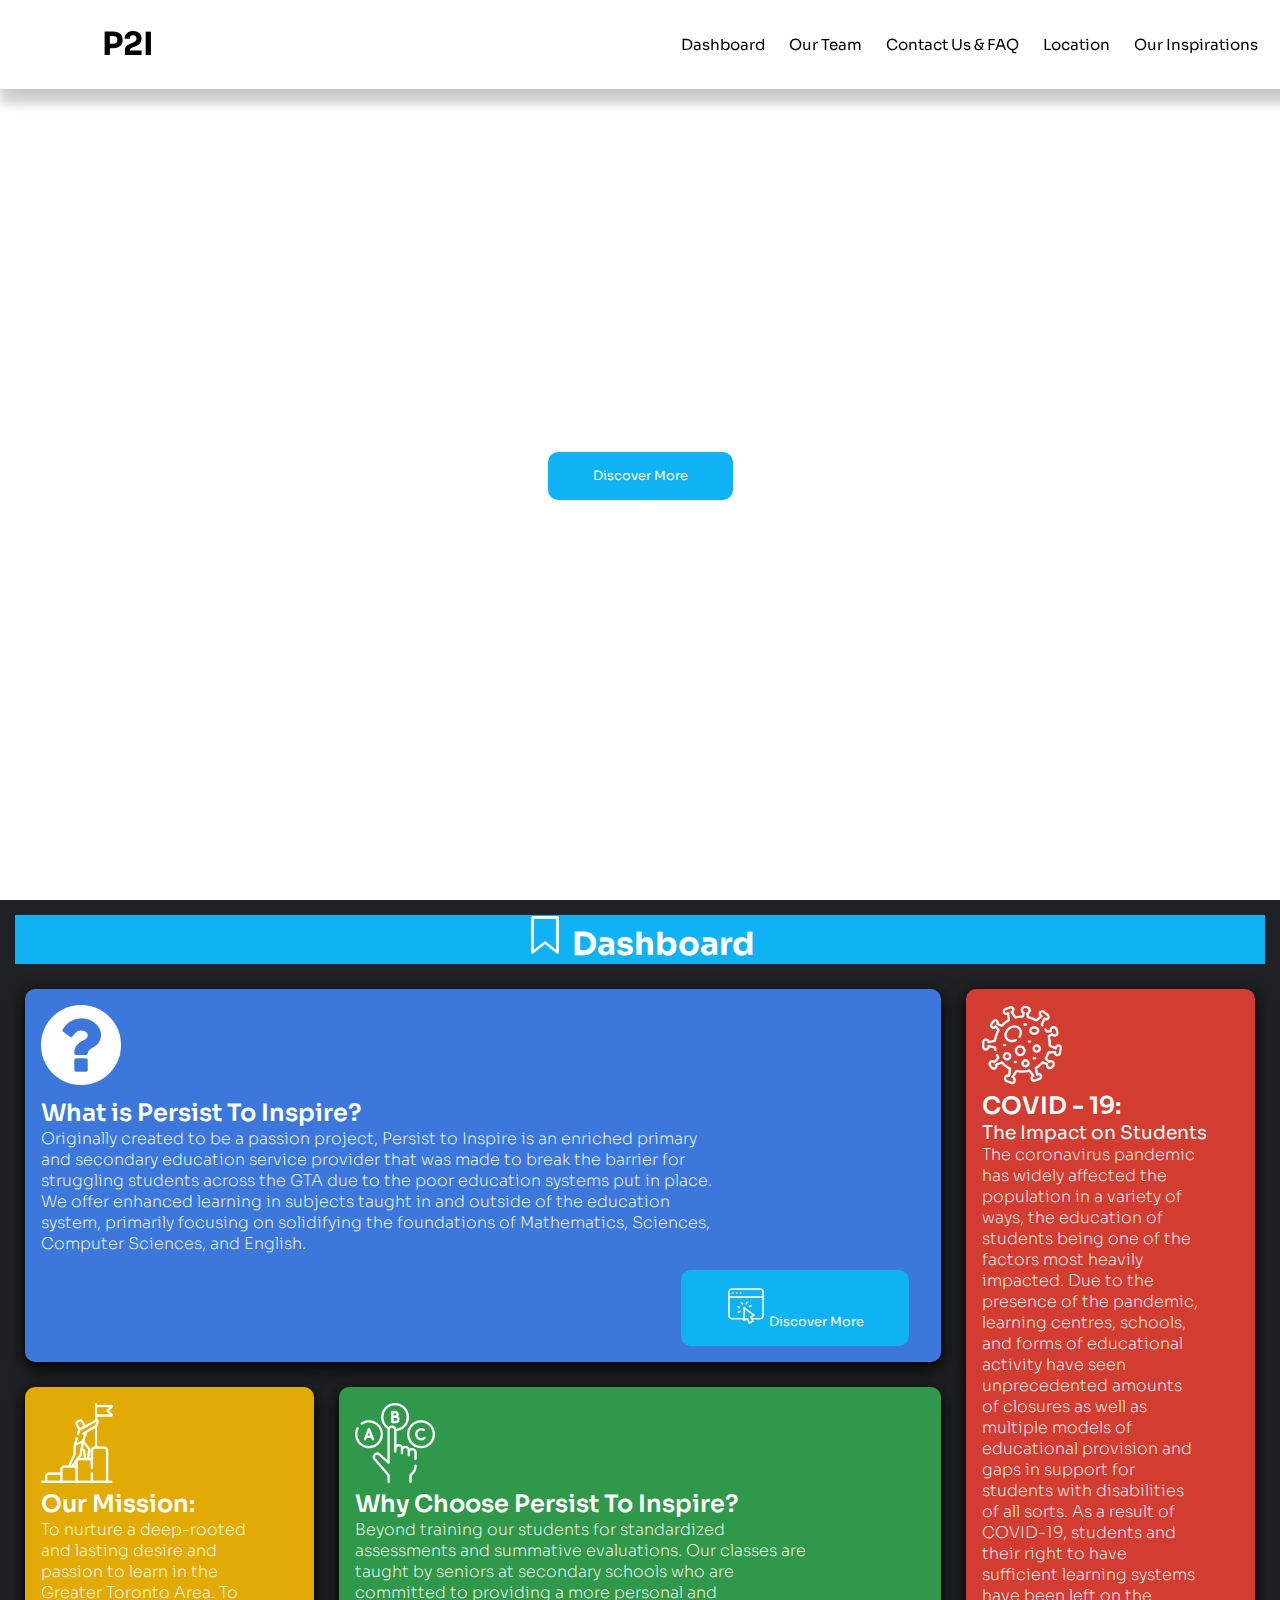
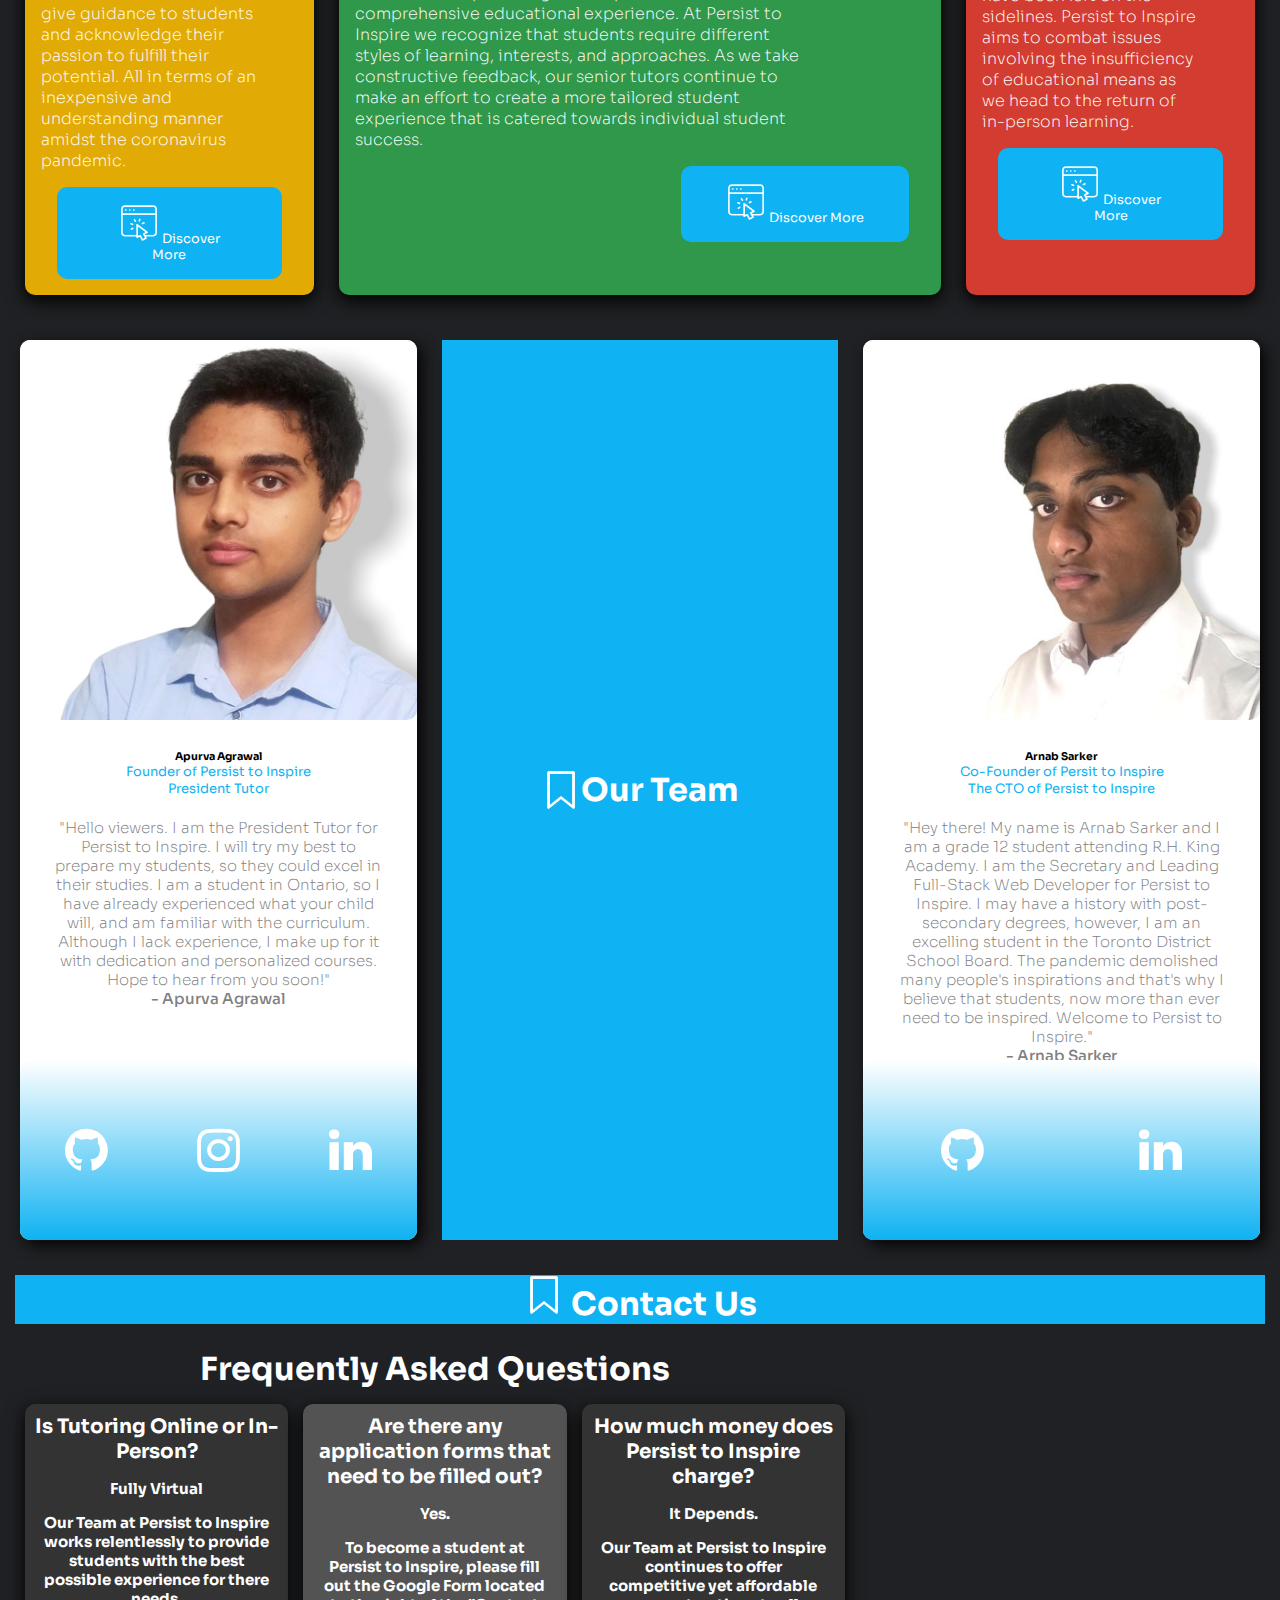
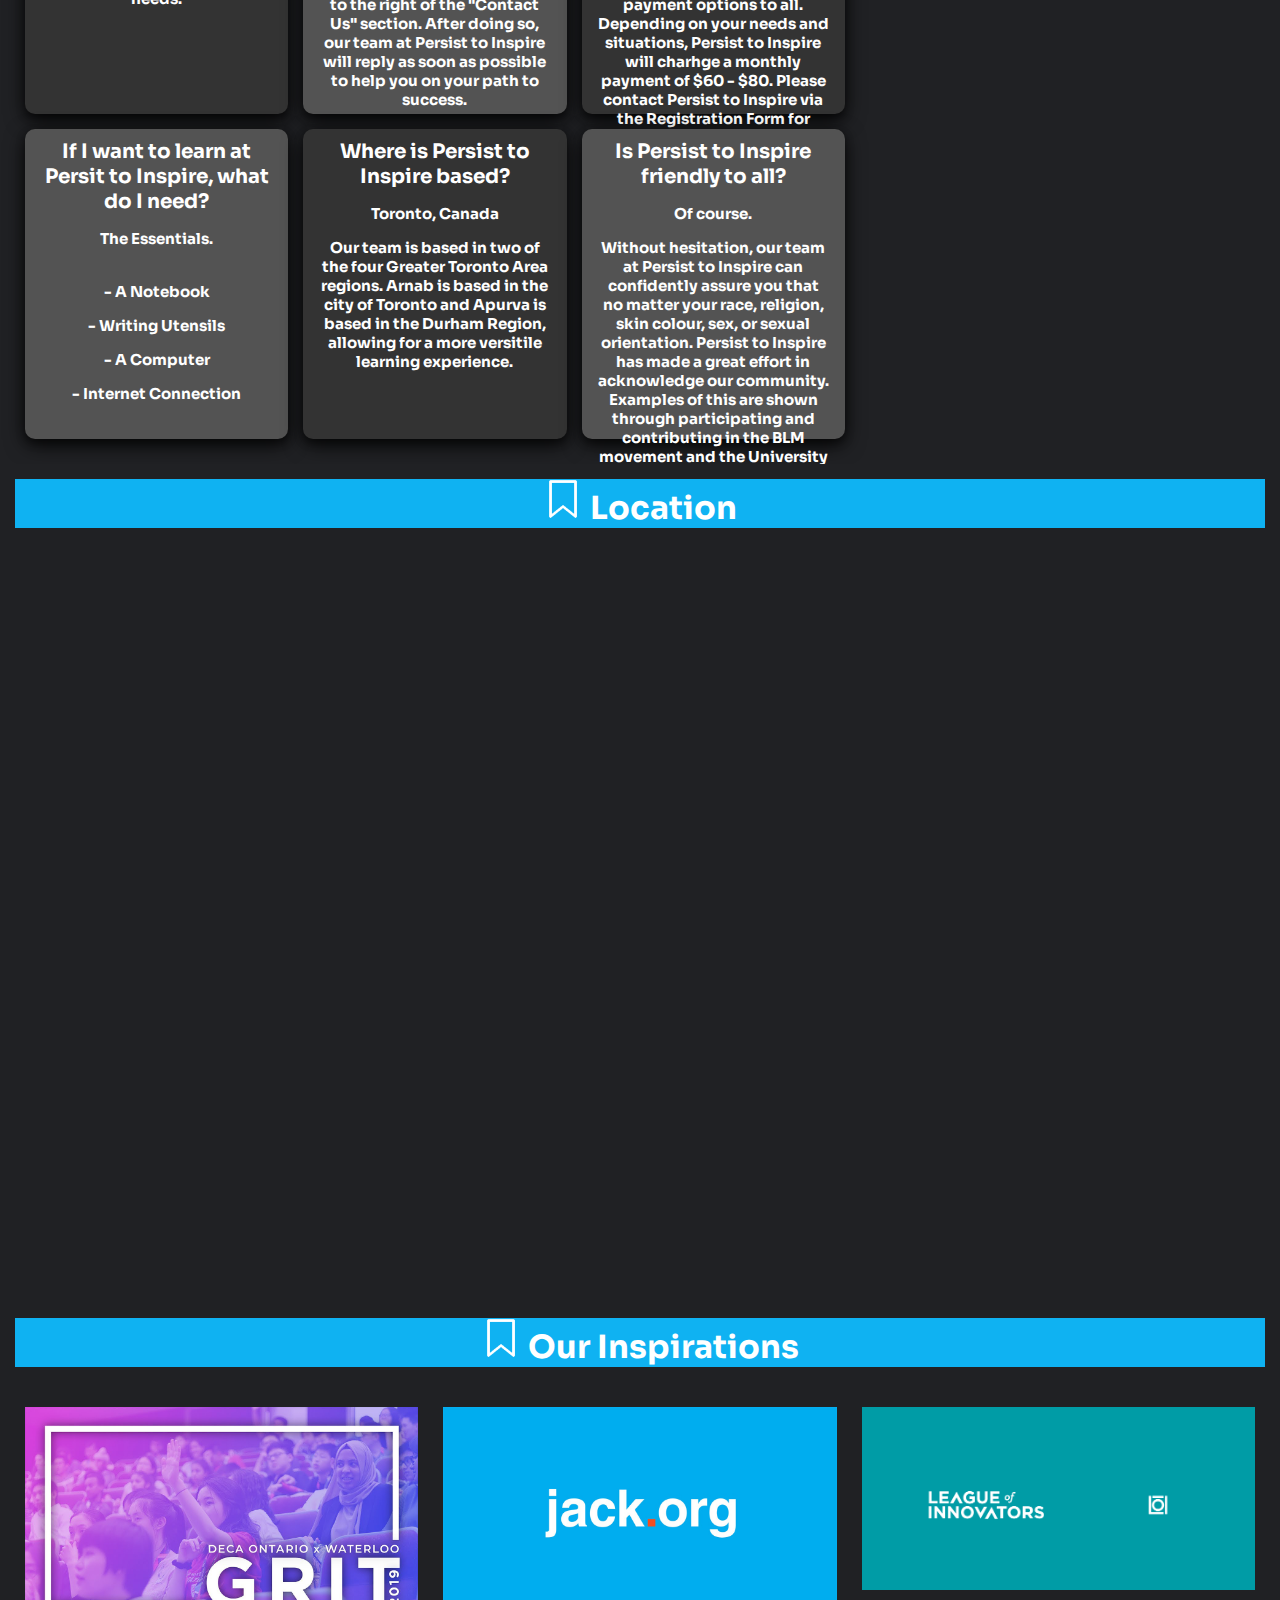
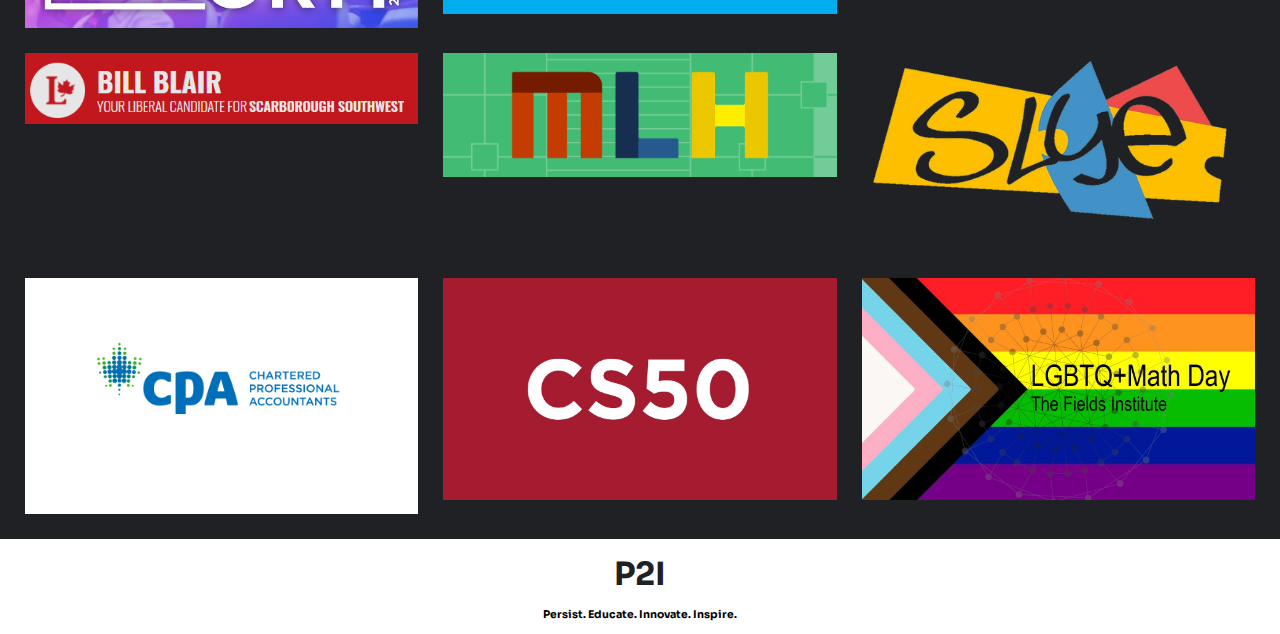
==== P2I_Landing.html @ 7b343c06 "Add files via upload" ====
<!DOCTYPE html = "en">
    <head>
        <meta name="HandheldFriendly" content="true">
        <meta name="viewport" content="width=device-width, initial-scale=1.0">
        <meta http-equiv="X-UA-Compatible" content="IE=edge,chrome=1">
        <link rel="stylesheet" href="https://cdnjs.cloudflare.com/ajax/libs/font-awesome/4.7.0/css/font-awesome.min.css">
        <link rel="stylesheet" href="https://cdn.jsdelivr.net/npm/bootstrap@5.0.2/dist/css/bootstrap.min.css" rel="stylesheet" integrity="sha384-EVSTQN3/azprG1Anm3QDgpJLIm9Nao0Yz1ztcQTwFspd3yD65VohhpuuCOmLASjC" crossorigin="anonymous">
        <link rel="preconnect" href="https://fonts.googleapis.com">
        <link rel="preconnect" href="https://fonts.gstatic.com" crossorigin>
        <link href="https://fonts.googleapis.com/css2?family=Sora:wght@100;200;300;400;500;600;700;800&display=swap" rel="stylesheet">
        <link rel="stylesheet" href="P2I_Stylesheet.css">
        <link rel="icon" type="image/svg+xml" href="data:image/svg+xml,<svg xmlns=%22http://www.w3.org/2000/svg%22 width=%22256%22 height=%22256%22 viewBox=%220 0 100 100%22><rect width=%22100%22 height=%22100%22 rx=%2250%22 fill=%22%23ffffff%22></rect><path d=%22M25.03 58.18L18.01 58.18L18.01 51.54L25.67 51.54Q28.00 51.54 29.59 50.62Q31.18 49.70 32.02 48.08Q32.86 46.46 32.86 44.36L32.86 44.36Q32.86 42.25 32.02 40.63Q31.18 39.01 29.59 38.12Q28.00 37.23 25.67 37.23L25.67 37.23L18.01 37.23L18.01 30.59L25.03 30.59Q29.99 30.59 33.48 32.21Q36.96 33.83 38.80 36.82Q40.63 39.82 40.63 43.92L40.63 43.92L40.63 44.79Q40.63 48.89 38.80 51.89Q36.96 54.89 33.48 56.53Q29.99 58.18 25.03 58.18L25.03 58.18ZM19.09 70.28L11.42 70.28L11.42 30.59L19.09 30.59L19.09 70.28ZM73.14 70.28L45.60 70.28L45.60 62.72Q45.60 60.23 46.38 58.40Q47.17 56.56 48.97 55.13Q50.78 53.70 53.75 52.40L53.75 52.40L60.45 49.43Q62.93 48.30 64.26 46.65Q65.58 45.01 65.58 42.41L65.58 42.41Q65.58 39.55 63.88 37.85Q62.18 36.15 59.05 36.15L59.05 36.15Q55.91 36.15 54.21 37.88Q52.51 39.61 52.51 42.68L52.51 42.68L45.11 42.68Q45.11 39.01 46.68 36.07Q48.25 33.13 51.32 31.42Q54.40 29.72 59.05 29.72L59.05 29.72Q63.69 29.72 66.77 31.40Q69.84 33.07 71.41 35.85Q72.98 38.63 72.98 42.03L72.98 42.03L72.98 42.74Q72.98 47.17 70.49 50.11Q68.01 53.05 63.20 55.21L63.20 55.21L56.51 58.18Q54.62 58.99 53.86 59.88Q53.11 60.77 53.11 62.29L53.11 62.29L53.11 65.74L51.27 63.74L73.14 63.74L73.14 70.28ZM88.58 70.28L80.92 70.28L80.92 30.86L88.58 30.86L88.58 70.28Z%22 fill=%22%23000000%22></path></svg>" />
    </head>
    
    <title>Pesist to Inspire</title>
    <header>
        <div class="header">
            <a href="#" class="logo">P2I</a>
            <div class="header-right">
              <a href="#Dashboard">Dashboard</a>
              <a href="#TeamBoard">Our Team</a>
              <a href="#ContactBoard">Contact Us & FAQ</a>
              <a href="#LocationBoardLayout">Location</a>
              <a href="#InspirationBoardLayout">Our Inspirations</a>
            </div>
        </div>
    </header>

    <body>
        <div class="contentDiv">
            <video id = "P2I_Video" autoplay muted loop>
                <source src="PersistToInspire_Zoomed.mp4">
            </video>
            <div>
                <h1 class="center-V" style="font-size: 40px;">WELCOME TO PERSIST TO INSPIRE
                    <a href="#Dashboard">
                        <button id="WelcomeWidgetButton">Discover More</button>
                    </a>
                </h1>
            </div>
        </div>
        <div class = "contentDiv" style="background-color:#202124">
            <div id = "DashboardTitle">
                <h1>
                    <img style="width: 40px; height: auto;" src="bookmark.png"> 
                    Dashboard
                </h1>
            </div>
            <div id="Dashboard">
                <div id="DashDivLayout">
                    <div id="WhatsP2I">
                        <img style="width: 80px; height: auto; padding: 1em 0 0.8em 1em;" src="QuestionMarkIcon.png">
                        <div id="DivDashTitle">
                            <h2>What is Persist To Inspire?</h2>
                        </div>
                        <div id="DivDashInfo">
                            <p>
                                Originally created to be a passion project, Persist to Inspire is an enriched primary and secondary education service provider that was made to break the barrier for struggling students across the GTA due to the poor education systems put in place. We offer enhanced learning in subjects taught in and outside of the education system, primarily focusing on solidifying the foundations of Mathematics, Sciences, Computer Sciences, and English. 
                            </p>
                        </div>
                        <div id = "DivDashButton" style="width: 100%;">
                            <a href="#InspirationBoardLayout">
                                <button style="float: right;" id="WelcomeWidgetButton">
                                    <img style="width: 40px; height: auto;" src="cursor.png">
                                    Discover More
                                </button>
                            </a>
                        </div>
                    </div>

                    <div id="COVID-19">
                        <img style="width: 80px; height: auto; padding: 1em 0 0.4em 1em;" src="coronavirus.png">
                        <div id="DivDashTitle">
                            <h2>COVID - 19:</h2>
                            <h3>The Impact on Students</h3>
                        </div>
                        <div id="DivDashInfo">
                            <p>
                                The coronavirus pandemic has widely affected the population in a variety of ways, the education of students being one of the factors most heavily impacted. Due to the presence of the pandemic, learning centres, schools, and forms of educational activity have seen unprecedented amounts of closures as well as multiple models of educational provision and gaps in support for students with disabilities of all sorts. As a result of COVID-19, students and their right to have sufficient learning systems have been left on the sidelines. Persist to Inspire aims to combat issues involving the insufficiency of educational means as we head to the return of in-person learning. 
                            </p>
                        </div>
                        <div id = "DivDashButton" style="width: 100%;">
                            <a href="https://www.brookings.edu/blog/brown-center-chalkboard/2020/12/03/how-is-covid-19-affecting-student-learning/" target="_blank">
                                <button style="float: right;" id="WelcomeWidgetButton">
                                    <img style="width: 40px; height: auto;" src="cursor.png">
                                    Discover More
                                </button>
                            </a>
                        </div>
                    </div>
                    <div id="Mission">
                        <img style="width: 80px; height: auto; padding: 1em 0 0.4em 1em;" src="goal.png">
                        <div id="DivDashTitle">
                            <h2>Our Mission:</h2>
                        </div>
                        <div id="DivDashInfo">
                            <p>
                                To nurture a deep-rooted and lasting desire and passion to learn in the Greater Toronto Area. To give guidance to students and acknowledge their passion to fulfill their potential. All in terms of an inexpensive and understanding manner amidst the coronavirus pandemic.
                            </p>
                        </div>
                        <div id = "DivDashButton" style="width: 100%;">
                            <a href="https://www.theglobeandmail.com/opinion/article-canada-needs-to-invest-in-tutoring-for-students-falling-behind-during/" target="_blank">
                                <button style="float: right;" id="WelcomeWidgetButton">
                                    <img style="width: 40px; height: auto;" src="cursor.png">
                                    Discover More
                                </button>
                            </a>
                        </div>
                    </div>
                    <div id="Why_P2I">
                        <img style="width: 80px; height: auto; padding: 1em 0 0.4em 1em;" src="WhyP2I.png">
                        <div id="DivDashTitle">
                            <h2>Why Choose Persist To Inspire?</h2>
                        </div>
                        <div id="DivDashInfo">
                            <p>
                                Beyond training our students for standardized assessments and summative evaluations. Our classes are taught by seniors at secondary schools who are committed to providing a more personal and comprehensive educational experience. At Persist to Inspire we recognize that students require different styles of learning, interests, and approaches. As we take constructive feedback, our senior tutors continue to make an effort to create a more tailored student experience that is catered towards individual student success.
                            </p>
                        </div>
                        <div id = "DivDashButton" style="width: 100%;">
                            <a href="https://www.edweek.org/leadership/high-dosage-tutoring-is-effective-but-expensive-ideas-for-making-it-work/2020/08" target="_blank">
                                <button style="float: right;" id="WelcomeWidgetButton">
                                    <img style="width: 40px; height: auto;" src="cursor.png">
                                    Discover More
                                </button>
                            </a>
                        </div>
                    </div>
                </div>
            </div>
        </div>

        <div class = "contentDiv" style="background-color: #202124;">
            <div id="TeamBoard">
                <div id="TeamBoardLayout">

                    <div class="card">
                        <div id = "Apurva-Image"></div>
                        <div class="card-text">
                            <h6>Apurva Agrawal</h6>
                            <span class="position">Founder of Persist to Inspire</span>
                            <br>
                            <span class="position">President Tutor</span>
                            <br>
                            <br>
                            <p>
                                "Hello viewers. I am the President Tutor for Persist to Inspire. I will try my best to prepare my students, so they could excel in their studies. I am a student in Ontario, so I have already experienced what your child will, and am familiar with the curriculum. Although I lack experience, I make up for it with dedication and personalized courses. Hope to hear from you soon!"</p>
                                <p style="font-weight: 500;">- Apurva Agrawal</p>
                        </div>
                        <div class="card-socials">
                          <div class="social">
                            <a href="https://github.com/Apurva-3003" target="_blank" class="fa fa-github"></a>
                          </div>
                          <div class="social">
                            <a href="https://www.instagram.com/apurva.3003/" target="_blank" class="fa fa-instagram"></a>
                          </div>
                          <div class="social">
                            <a href="https://www.linkedin.com/in/apurva-agrawal-663292213/" target="_blank" class="fa fa-linkedin"></a>
                          </div>
                        </div>
                    </div>

                    <div>
                        <h1 id = "TeamboardTitle" class="center-H">
                            <img style="width: 40px; height: auto;" src="bookmark.png"> 
                            Our Team
                        </h1>
                    </div>
                    
                    <div class="card-2">
                        <div id = "Arnab-Image"></div>
                        <div class="card-2-text">
                            <h6>Arnab Sarker</h6>
                            <span class="position">Co-Founder of Persit to Inspire</span>
                            <br>
                            <span class="position">The CTO of Persist to Inspire</span>
                            <br>
                            <br>
                            <p>
                                "Hey there! My name is Arnab Sarker and I am a grade 12 student attending R.H. King Academy. I am the Secretary and Leading Full-Stack Web Developer for Persist to Inspire. I may have a history with post-secondary degrees, however, I am an excelling student in the Toronto District School Board. The pandemic demolished many people's inspirations and that's why I believe that students, now more than ever need to be inspired. Welcome to Persist to Inspire." 
                            </p>
                            <p style="font-weight: 500;">- Arnab Sarker</p>
                        </div>
                        <div class="card-2-socials">
                          <div class="social">
                            <a href="https://github.com/ArnabSarker2004?tab=repositories" target="_blank" class="fa fa-github"></a>
                          </div>
                          <div class="social">
                            <a href="https://www.linkedin.com/in/arnab-sarker-a4762b21b/" target="_blank" class="fa fa-linkedin"></a>
                          </div>
                        </div>
                    </div>
                </div>
            </div>
        </div>

        <div class = "contentDiv" style="background-color: #202124;">
            <h1 id = "DashboardTitle">
                <img style="width: 40px; height: auto;" src="bookmark.png"> 
                Contact Us
            </h1>
            <div id="ContactBoard">
                <div id="ContactBoardLayout">
                    <div id = "FAQ">
                        <div id = "FAQTitle"> 
                            <h1>
                                Frequently Asked Questions
                            </h1>
                        </div>
                        <div id = "FAQ-Q1">
                            <h5 id="Question">
                                Is Tutoring Online or In-Person?
                            </h5>
                            <h6 id="Answer">
                                Fully Virtual
                            </h6>
                            <h6 id="Answer">
                                Our Team at Persist to Inspire works relentlessly to provide students with the best possible experience for there needs.
                            </h6>
                        </div>
                        <div id = "FAQ-Q2">
                            <h5 id="Question">
                                Are there any application forms that need to be filled out?
                            </h5>
                            <h6 id="Answer">
                                Yes.
                            </h6>
                            <h6 id="Answer">
                                To become a student at Persist to Inspire, please fill out the Google Form located to the right of the "Contact Us" section. After doing so, our team at Persist to Inspire will reply as soon as possible to help you on your path to success.
                            </h6>
                        </div>
                        <div id = "FAQ-Q3">
                            <h5 id="Question">
                                How much money does Persist to Inspire charge?
                            </h5>
                            <h6 id="Answer">
                                It Depends.
                            </h6>
                            <h6 id="Answer">
                                Our Team at Persist to Inspire continues to offer competitive yet affordable payment options to all. Depending on your needs and situations, Persist to Inspire will charhge a monthly payment of $60 - $80. Please contact Persist to Inspire via the Registration Form for more accurate information.
                            </h6>
                        </div>
                        <div id = "FAQ-Q4">
                            <h5 id="Question">
                                If I want to learn at Persit to Inspire, what do I need?
                            </h5>
                            <h6 id="Answer">
                                The Essentials.
                            </h6>
                            <h6 id="Answer">
                                <br>
                                - A Notebook
                            </h6>
                            <h6 id="Answer">
                                - Writing Utensils
                            </h6>
                            <h6 id="Answer">
                                - A Computer
                            </h6>
                            <h6 id="Answer">
                                - Internet Connection
                            </h6>
                        </div>
                        <div id = "FAQ-Q5">
                            <h5 id="Question">
                                Where is Persist to Inspire based?
                            </h5>
                            <h6 id="Answer">
                                Toronto, Canada
                            </h6>
                            <h6 id="Answer">
                                Our team is based in two of the four Greater Toronto Area regions. Arnab is based in the city of Toronto and Apurva is based in the Durham Region, allowing for a more versitile learning experience.
                            </h6>
                        </div>
                        <div id = "FAQ-Q6">
                            <h5 id="Question">
                                Is Persist to Inspire friendly to all?
                            </h5>
                            <h6 id="Answer">
                                Of course.
                            </h6>
                            <h6 id="Answer">
                                Without hesitation, our team at Persist to Inspire can confidently assure you that no matter your race, religion, skin colour, sex, or sexual orientation. Persist to Inspire has made a great effort in acknowledge our community. Examples of this are shown through participating and contributing in the BLM movement and the University of Toronto's LGBTQ+ Math Day.
                            </h6>
                        </div>
                    </div>
                    <div id = "TypeForm">
                        <div data-tf-widget="abD1uxge" data-tf-iframe-props="title=Registration Form" style="width:100%;height: 100%;"></div><script src="//embed.typeform.com/next/embed.js"></script>
                    </div>
                </div>
            </div>
        </div>

        <div class = "contentDiv" style="background-color: #202124;">
            <h1 id = "DashboardTitle">
                <img style="width: 40px; height: auto;" src="bookmark.png"> 
                Location
            </h1>
            <div id="LocationBoard">
                <div id="LocationBoardLayout">
                    <div id = "GoogleMaps2D">
                        <iframe src="https://www.google.com/maps/embed?pb=!1m18!1m12!1m3!1d11507.214965113517!2d-79.05216037731178!3d43.85989634228566!2m3!1f0!2f0!3f0!3m2!1i1024!2i768!4f13.1!3m3!1m2!1s0x89d4df90b79e47b1%3A0x6f66a2d6f94ea661!2s13%20Wickens%20Crescent%2C%20Ajax%2C%20ON%20L1T%203M7!5e0!3m2!1sen!2sca!4v1639873240087!5m2!1sen!2sca" width="100%" height="100%" style="border:0;" allowfullscreen="" loading="lazy"></iframe>
                    </div>
                    <div id = "GoogleMaps3D">
                        <iframe src="https://www.google.com/maps/embed?pb=!4v1639872695388!6m8!1m7!1sVxQvVsWNBzJZ7MFwsJYSew!2m2!1d43.85989634228566!2d-79.05216037731178!3f140.84772!4f0!5f0.7820865974627469" width="100%" height="100%" style="border:0;" allowfullscreen="" loading="lazy"></iframe>
                    </div>
                </div>
            </div>
        </div>

        <div class = "contentDiv" style="background-color: #202124;">
            <h1 id = "DashboardTitle">
                <img style="width: 40px; height: auto;" src="bookmark.png"> 
                Our Inspirations
            </h1>
        </div>
        <div id = "InspirationBoardLayout">
            <div id="InspirationBoardLayout-DECA">
                <a href="https://uwaterloo.ca/deca-conferences/" target="_blank">
                    <img style="width: 100%; height: auto;" src="DECA.jpg">
                </a>
            </div>
            <div id = "InspirationBoardLayout-JACK">
                <a href="https://jack.org/Home" target="_blank">
                    <img style="width: 100%; height: auto;" src="jack.jpg">
                </a>
            </div>
            <div id = "InspirationBoardLayout-LOI">
                <a href="https://www.theleagueofinnovators.org/" target="_blank">
                    <img style="width: 100%; height: auto;" src="League Of Innovators.png">
                </a>
            </div>
            <div id = "InspirationBoardLayout-LIBERAL">
                <a href="https://billblair.liberal.ca/" target="_blank">
                    <img style="width: 100%; height: auto;" src="Liberal Party of Canada.png">
                </a>
            </div>
            <div id="InspirationBoardLayout-MLH">
                <a href="https://mlh.io/" target="_blank">
                    <img style="width: 100%; height: auto;" src="MLH.png">
                </a>
            </div>
            <div id="InspirationBoardLayout-SLYE">
                <a href="https://www.slyenetwork.com/" target="_blank">
                    <img style="width: 100%; height: auto;" src="SLYE.png">
                </a>
            </div>
            <div id="InspirationBoardLayout-CPA">
                <a href="https://www.cpaontario.ca/" target="_blank">
                    <img style="width: 100%; height: auto;" src="CPA.jpg">
                </a>
            </div>
            <div id="InspirationBoardLayout-CS50">
                <a href="https://www.edx.org/course/introduction-computer-science-harvardx-cs50x" target="_blank">
                    <img style="width: 100%; height: auto;" src="CS50.jpg">
                </a>
            </div>
            <div id="InspirationBoardLayout-GAYmathDAY">
                <a href="https://math.ryerson.ca/~abonato/LGBTQ/" target="_blank">
                    <img style="width: 100%; height: auto;" src="GAYmathDAY.jpg">
                </a>
            </div>
        </div>

        <div id = "footer">
            <div>
                <h1 style="color: #202124; padding-top: 15px; " class = "center-V center-H">
                    P2I
                </h1>
                <h6 style="color: black;" class = "center-V center-H">
                    Persist. Educate. Innovate. Inspire.
                </h6>
            </div>
        </div>
    </body>
</html>
---- P2I_Stylesheet.css ----
/*-------------------------------------------------------------------------------GLOBAL STYLE-----------------------------------------------------------------------------------------*/
*
{
    margin: 0;
    padding: 0;
    font-family: 'Sora', sans-serif;
    position: relative;
}
html
{
    scroll-behavior: smooth;
}
h1
{
    font-weight: 700;
    color:white;
}
h2
{
    font-weight: 600;
    color:white;
}
h3
{
    font-weight: 400;
    color:white;
}
p
{
    font-weight: 200;
    color:white;
}
.center-V
{
    display: flex;
    flex-direction: column;
    width: 100%;
    height: 100%;
    align-items: center;
    justify-content: center;
    text-align: center;
}
.center-H
{
    display: flex;
    width: 100%;
    height: 100%;
    align-items: center;
    justify-content: center;
    text-align: center;
}
.contentDiv
{
    position: relative;
    height: auto;
    overflow: hidden;
}

/*-------------------------------------------------------------------------------NAVBAR-----------------------------------------------------------------------------------------*/
/* Style the header with a grey background and some padding */
.header 
{
    overflow: hidden;
    background-color: white;
    width: 100%;
    padding: 20px 10px;
    position: fixed;
    z-index: 2;
    box-shadow: 0 16px 8px 0 rgba(0, 0, 0, 0.1), 0 6px 20px 0 rgba(0, 0, 0, 0.2);
}
  
/* Style the header links */
.header a 
{
    position: center;
    float: left;
    color: black;
    text-align: center;
    text-decoration: none;
    font-size: 0.95rem;
    line-height: 25px;
    border-radius: 4px;
    padding: 12px;

    transition: 0.6s ease-in-out;
}
/* Style the logo link (notice that we set the same value of line-height and font-size to prevent the header to increase when the font gets bigger */
.header .logo 
{
    margin-left: 5rem;
    font-size: 2em;
    font-weight: bold;
}
/* Change the background color on mouse-over */
.header a:hover 
{
    color: #0FB2F2;
}
/* Float the link section to the right */
.header-right 
{
    float: right;
    margin-right: 20px;
}

/*-------------------------------------------------------------------------------P2I Video-----------------------------------------------------------------------------------------*/
#P2I_Video
{
    position: absolute;
    filter: brightness(85%);
    min-width: 100%;
    min-height: 100%;
    z-index: -1;
}

#WelcomeWidgetButton 
{
    margin: 16px 32px;
    border: none;
    padding: 16px 4.5ch;
    text-align: center;
    text-decoration: none;
    font-size: 0.8rem;
    transition: 0.4s;
    border-radius: 10px;
    background-color: #0FB2F2; 
    color: white; 
}
#WelcomeWidgetButton:hover 
{
    background-color: #11538C;
    color: white;
    padding: 16px 8.5ch;
}

/*-------------------------------------------------------------------------------DASHBOARD-----------------------------------------------------------------------------------------*/
#DashboardTitle
{
    text-align: center;
    background-color: #0FB2F2;
    margin: 15px;
}
#DashDivLayout
{
    display: grid;
    grid-template-columns: repeat(4, 1fr);
    grid-auto-rows: minmax(350px, auto);
    grid-gap: 25px;
    max-width: 100%;
    margin: 25px;
}
#DivDashTitle
{
    padding-left: 1em;
}
#DivDashInfo
{
    padding-left: 1em;
    width: 75%;
}
#WhatsP2I
{
    grid-column: 1 / 4;
    grid-row: 1 / 2;
    background-color: #3c78dc;
    border-radius: 10px;
    box-shadow: 0 4px 8px 0 rgba(0, 0, 0, 0.4), 0 6px 20px 0 rgba(0, 0, 0, 0.8);

    transition: 0.3s ease-in-out;
    cursor: pointer;
}
#WhatsP2I:hover
{
    transform: scale(1.02);
    box-shadow: 5px 5px 15px rgba(0,0,0,0.6);
}

#COVID-19
{
    grid-column: 4 / 5;
    grid-row: 1 / 3;
    background-color:#d33c30;
    border-radius: 10px;
    box-shadow: 0 4px 8px 0 rgba(0, 0, 0, 0.4), 0 6px 20px 0 rgba(0, 0, 0, 0.8);

    transition: 0.3s ease-in-out;
    cursor: pointer;
}
#COVID-19:hover
{
    transform: scale(1.02);
    box-shadow: 5px 5px 15px rgba(0,0,0,0.6);
}

#Mission
{
    grid-column: 1 / 2;
    grid-row: 2 / 3;
    background-color: #e2aa05;
    border-radius: 10px;
    box-shadow: 0 4px 8px 0 rgba(0, 0, 0, 0.4), 0 6px 20px 0 rgba(0, 0, 0, 0.8);

    transition: 0.3s ease-in-out;
    cursor: pointer;
}
#Mission:hover
{
    transform: scale(1.02);
    box-shadow: 5px 5px 15px rgba(0,0,0,0.6);
}

#Why_P2I
{
    grid-column: 2 / 4;
    grid-row: 2 / 3;
    background-color: #2f984b;
    border-radius: 10px;
    box-shadow: 0 4px 8px 0 rgba(0, 0, 0, 0.4), 0 6px 20px 0 rgba(0, 0, 0, 0.8);

    transition: 0.3s ease-in-out;
    cursor: pointer;
}
#Why_P2I:hover
{
    transform: scale(1.02);
    box-shadow: 5px 5px 15px rgba(0,0,0,0.6);
}

/*-------------------------------------------------------------------------------TEAM CARDS-----------------------------------------------------------------------------------------*/
#TeamboardTitle
{
    text-align: center;
    background-color: #0fb2f2;
}
#TeamBoard
{
    background-color: #202124;
}
#TeamBoardLayout
{
    display: grid;
    grid-template-columns: repeat(3, 1fr);
    grid-auto-rows: minmax(250px, auto);
    grid-gap: 25px;
    max-width: 100%;
    margin: 20px;
}
.card 
{
    grid-column: 1/2;

    display: grid;
    grid-template-columns: repeat(1, 1fr);
    grid-template-rows: 380px 340px 180px;
    grid-template-areas: "image" "text" "stats";
    
    border-radius: 10px;
    background: white;
    box-shadow: 5px 5px 15px rgba(0,0,0,0.9);
    text-align: center;

    transition: 0.5s ease;
    cursor: pointer;
    border: none;
}
.card > *
{
    border-radius: 10px;
}
#Apurva-Image 
{
    grid-area: image;
    background: url("Apurva.jpg");
    background-size: cover;
}
.card-text 
{
    grid-area: text;
    margin: 30px;
}
.card-text .position 
{
  color: #0FB2F2;
  font-size: 13px;
}
.card-text p 
{
    color: grey;
    font-size: 0.95em;
}

.card-socials 
{
    grid-area: stats; 
    display: grid;
    grid-template-columns: 1fr 1fr 1fr;
    grid-template-rows: 1fr;
    background-image: linear-gradient(white, #0FB2F2);
    text-decoration: none;
}
.card-socials .social 
{ 
    display: flex;
    align-items: center;
    justify-content: center;
    flex-direction: column;
}
.fa
{
    text-align: center;
    text-decoration: none;
    padding: 20px;
    font-size: 50px;
}
.fa:hover 
{
    transform: scale(1.5);
    color: white;
}
.fa-github
{
    color: white;
    transition: 0.3s ease-in-out;
}
.fa-instagram 
{
    color: white;
    transition: 0.3s ease-in-out;
}
.fa-linkedin 
{
    color: white;
    transition: 0.3s ease-in-out;
}

.card:hover 
{
    transform: scale(1.02);
    box-shadow: 5px 5px 15px rgba(0,0,0,0.6);
}


.card-2
{
    grid-column: 3/4;
    
    display: grid;
    grid-template-columns: repeat(1, 1fr);
    grid-template-rows: 380px 340px 180px;
    grid-template-areas: "image" "text" "stats";
    
    border-radius: 10px;
    background: white;
    box-shadow: 5px 5px 15px rgba(0,0,0,0.9);
    text-align: center;

    transition: 0.5s ease;
    cursor: pointer;
    border: none;
}
.card-2 > *
{
    border-radius: 10px;
}
#Arnab-Image 
{
    grid-area: image;
    background: url("Arnab.jpg");
    background-size: cover;
}
.card-2-text 
{
    grid-area: text;
    margin: 30px;
}
.card-2-text .position 
{
  color: #0FB2F2;
  font-size: 13px;
}
.card-2-text p 
{
    color: grey;
    font-size: 0.95em;
}

.card-2-socials 
{
    grid-area: stats; 
    display: grid;
    grid-template-columns: 1fr 1fr;
    grid-template-rows: 1fr;
    background-image: linear-gradient(white, #0FB2F2);
    text-decoration: none;
}
.card-2-socials .social 
{ 
    display: flex;
    align-items: center;
    justify-content: center;
    flex-direction: column;
}
.card-2:hover 
{
    transform: scale(1.02);
    box-shadow: 5px 5px 15px rgba(0,0,0,0.6);
}

/*-------------------------------------------------------------------------------CONTACT US AND FAQ-----------------------------------------------------------------------------------------*/

#ContactTitle
{
    text-align: center;
}
#ContactBoard
{
    background-color: #202124;
}
#ContactBoardLayout
{
    display: grid;
    grid-template-columns: repeat(3, 1fr);
    max-width: 100%;
    margin: 25px;
}
#FAQ
{
    grid-column: 1/3;

    display: grid;
    grid-template-columns: repeat(3, 1fr);
    grid-template-rows: 40px 310px 310px;

    grid-gap: 15px;
    border-radius: 10px;
    text-align: center;

    border: none;
}
#FAQ > *
{
    border-radius: 10px;
}
#Question
{
    color: white;
    font-size: 20px;
    margin: 10px;
}
#Answer
{
    color: white;
    font-size: 15px;
    margin: 15px;
}
#FAQTitle
{
    grid-column: 1/4;
    grid-row: 1/1;
}
#FAQ-Q1
{
    grid-column: 1/1;
    grid-row: 2/2;

    background-color: #333333;

    box-shadow: 0 4px 8px 0 rgba(0, 0, 0, 0.4), 0 6px 20px 0 rgba(0, 0, 0, 0.8);
    transition: 0.5s ease;
    cursor: pointer;
}
#FAQ-Q2
{
    grid-column: 2/2;
    grid-row: 2/2;

    background-color: #535353;

    box-shadow: 0 4px 8px 0 rgba(0, 0, 0, 0.4), 0 6px 20px 0 rgba(0, 0, 0, 0.8);
    transition: 0.5s ease;
    cursor: pointer;
}
#FAQ-Q3
{
    grid-column: 3/3;
    grid-row: 2/2;

    background-color: #333333;

    box-shadow: 0 4px 8px 0 rgba(0, 0, 0, 0.4), 0 6px 20px 0 rgba(0, 0, 0, 0.8);
    transition: 0.5s ease;
    cursor: pointer;
}
#FAQ-Q4
{
    grid-column: 1/1;
    grid-row: 3/3;

    background-color: #535353;

    box-shadow: 0 4px 8px 0 rgba(0, 0, 0, 0.4), 0 6px 20px 0 rgba(0, 0, 0, 0.8);
    transition: 0.5s ease;
    cursor: pointer;
}
#FAQ-Q5
{
    grid-column: 2/2;
    grid-row: 3/3;

    background-color: #333333;

    box-shadow: 0 4px 8px 0 rgba(0, 0, 0, 0.4), 0 6px 20px 0 rgba(0, 0, 0, 0.8);
    transition: 0.5s ease;
    cursor: pointer;
}
#FAQ-Q6
{
    grid-column: 3/3;
    grid-row: 3/3;

    background-color: #535353;

    box-shadow: 0 4px 8px 0 rgba(0, 0, 0, 0.4), 0 6px 20px 0 rgba(0, 0, 0, 0.8);
    transition: 0.5s ease;
    cursor: pointer;
}

#FAQ-Q1:hover
{
    transform: scale(1.02);
    box-shadow: 5px 5px 15px rgba(0,0,0,0.6);
}
#FAQ-Q2:hover
{
    transform: scale(1.02);
    box-shadow: 5px 5px 15px rgba(0,0,0,0.6);
}
#FAQ-Q3:hover
{
    transform: scale(1.02);
    box-shadow: 5px 5px 15px rgba(0,0,0,0.6);
}
#FAQ-Q4:hover
{
    transform: scale(1.02);
    box-shadow: 5px 5px 15px rgba(0,0,0,0.6);
}
#FAQ-Q5:hover
{
    transform: scale(1.02);
    box-shadow: 5px 5px 15px rgba(0,0,0,0.6);
}
#FAQ-Q6:hover
{
    transform: scale(1.02);
    box-shadow: 5px 5px 15px rgba(0,0,0,0.6);
}
#TypeForm
{
    grid-column: 3/4;
    margin-left: 20px;
}

/*-------------------------------------------------------------------------------LOCATION-----------------------------------------------------------------------------------------*/
#LocationBoardLayout
{
    display: grid;
    grid-template-columns: repeat(3, 1fr);
    grid-auto-rows: minmax(350px, auto);
    grid-gap: 25px;
    max-width: 100%;
    margin: 25px;
}
#GoogleMaps2D
{
    grid-column: 1 / 1;
    grid-row: 1 / 3;
}
#GoogleMaps3D
{
    border-radius: 15px;
    grid-column: 2 / 4;
    grid-row: 1 / 3;
}

/*-------------------------------------------------------------------------------Our Inspirations-----------------------------------------------------------------------------------------*/
#InspirationBoardLayout
{
    background-color: #202124;
    display: grid;
    grid-template-columns: repeat(3, 1fr);
    grid-auto-rows: minmax(200px, auto);

    grid-gap: 25px;
    max-width: 100%;
    padding: 25px;
}
#InspirationBoardLayout-DECA
{
    grid-column: 1/2;
    grid-row: 1/2;

    transition: 0.5s ease;
    cursor: pointer;
}
#InspirationBoardLayout-JACK
{
    grid-column: 2/3;
    grid-row: 1/2;

    transition: 0.5s ease;
    cursor: pointer;
}
#InspirationBoardLayout-LOI
{
    grid-column: 3/4;
    grid-row: 1/2;

    transition: 0.5s ease;
    cursor: pointer;
}
#InspirationBoardLayout-LIBERAL
{
    grid-column: 1/2;
    grid-row: 2/3;

    transition: 0.5s ease;
    cursor: pointer;
}
#InspirationBoardLayout-MLH
{
    grid-column: 2/3;
    grid-row: 2/3;

    transition: 0.5s ease;
    cursor: pointer;
}
#InspirationBoardLayout-SLYE
{
    grid-column: 3/4;
    grid-row: 2/3;

    transition: 0.5s ease;
    cursor: pointer;
}
#InspirationBoardLayout-CPA
{
    grid-column: 1/2;
    grid-row: 3/4;

    transition: 0.5s ease;
    cursor: pointer;
}
#InspirationBoardLayout-CS50
{
    grid-column: 2/3;
    grid-row: 3/4;

    transition: 0.5s ease;
    cursor: pointer;

}
#InspirationBoardLayout-GAYmathDAY
{
    grid-column: 3/4;
    grid-row: 3/4;

    transition: 0.5s ease;
    cursor: pointer;    
}


#InspirationBoardLayout-DECA:hover
{
    transform: scale(1.04);
}
#InspirationBoardLayout-JACK:hover
{
    transform: scale(1.04);
}
#InspirationBoardLayout-LOI:hover
{
    transform: scale(1.04);
}
#InspirationBoardLayout-LIBERAL:hover
{
    transform: scale(1.04);
}
#InspirationBoardLayout-MLH:hover
{
    transform: scale(1.04);
}
#InspirationBoardLayout-SLYE:hover
{
    transform: scale(1.04);
}
#InspirationBoardLayout-CPA:hover
{
    transform: scale(1.04);
}
#InspirationBoardLayout-CS50:hover
{
    transform: scale(1.04);
}
#InspirationBoardLayout-GAYmathDAY:hover
{
    transform: scale(1.04);
}


/*-------------------------------------------------------------------------------Footer-----------------------------------------------------------------------------------------*/
#footer
{
    height: 40px;
}
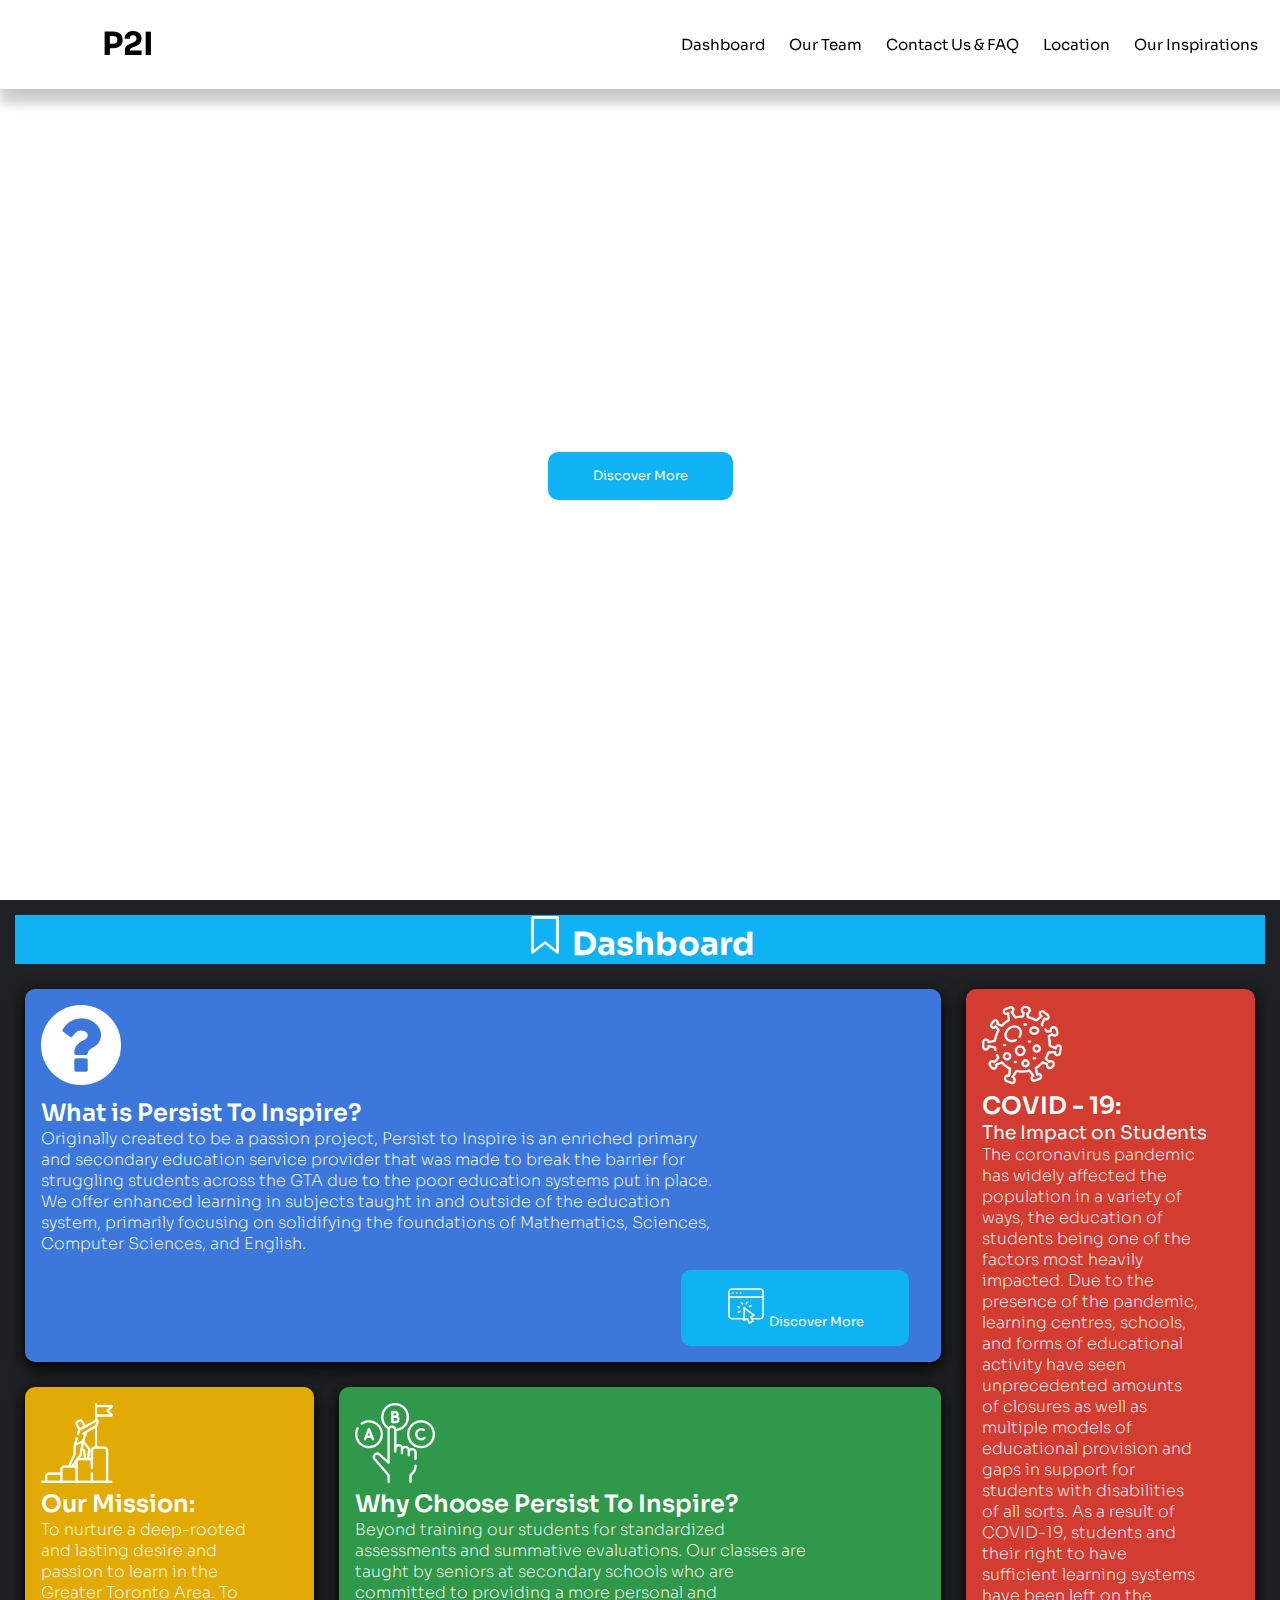
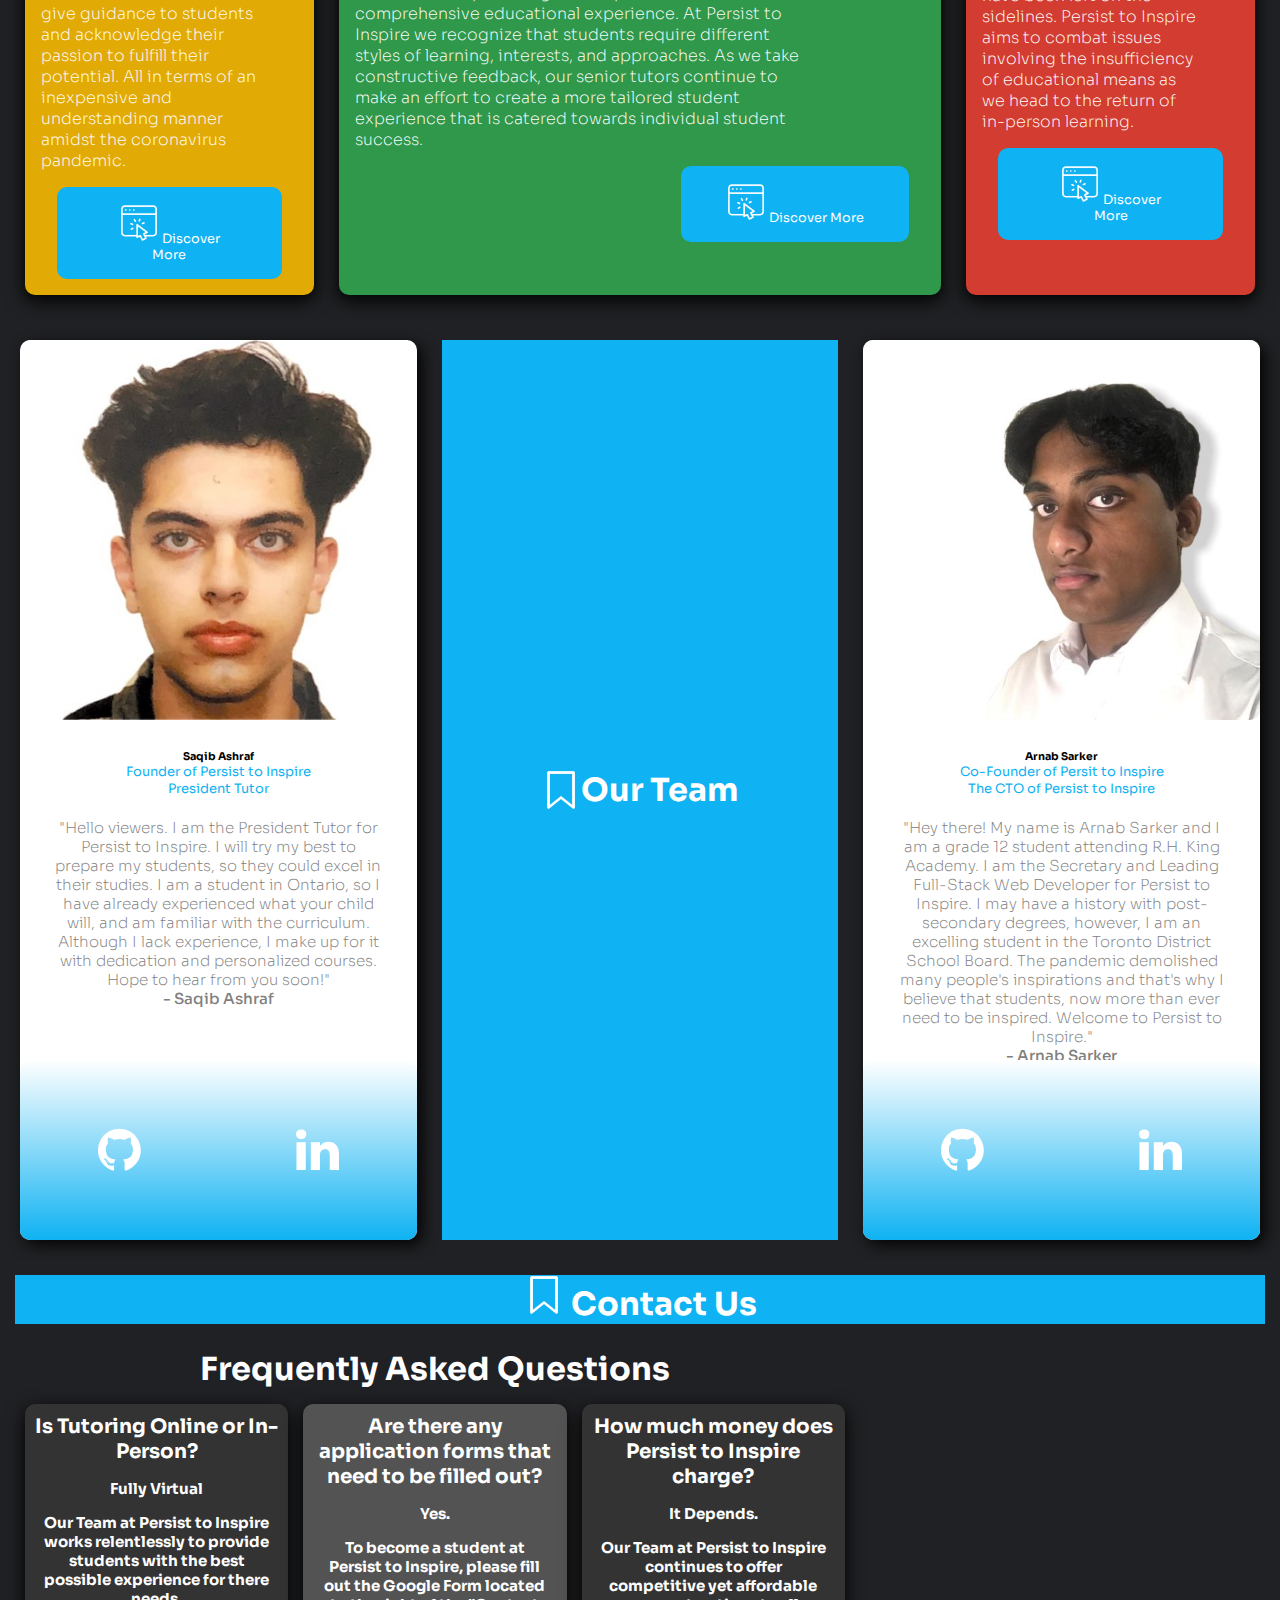
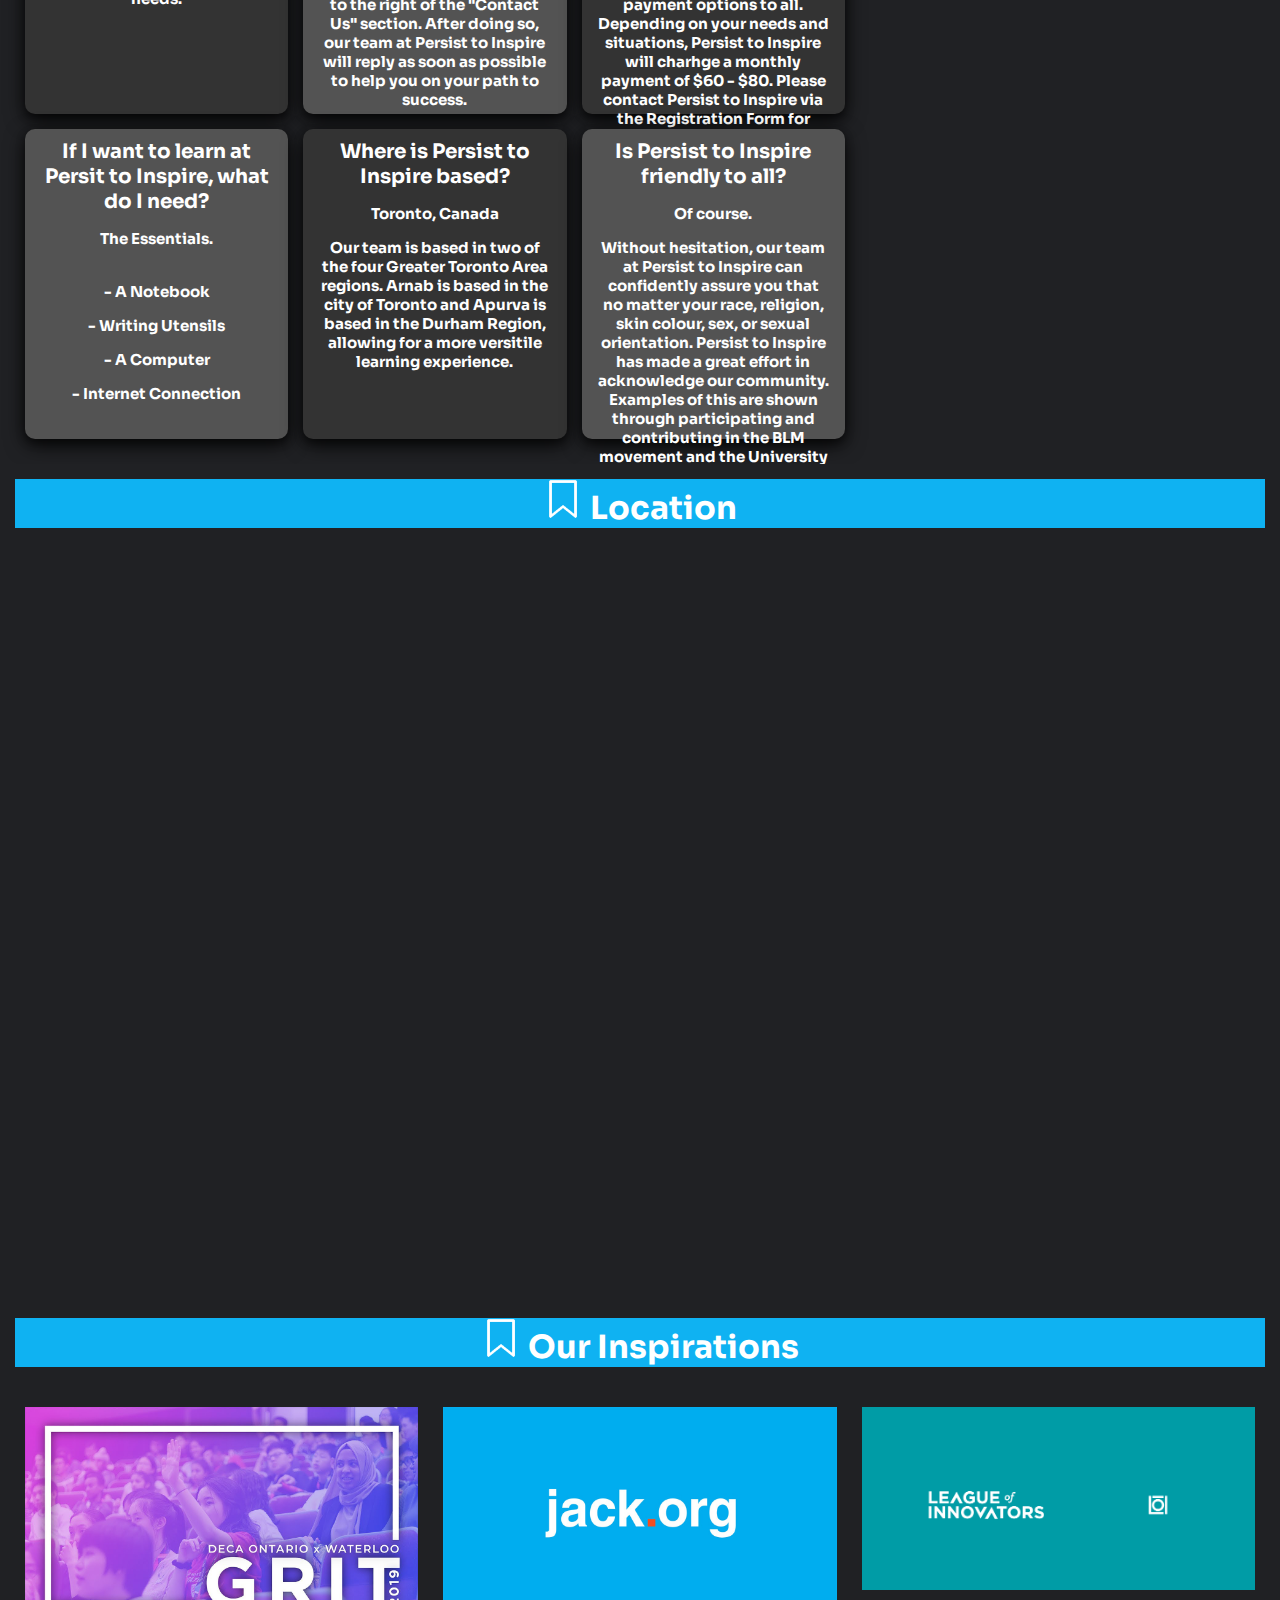
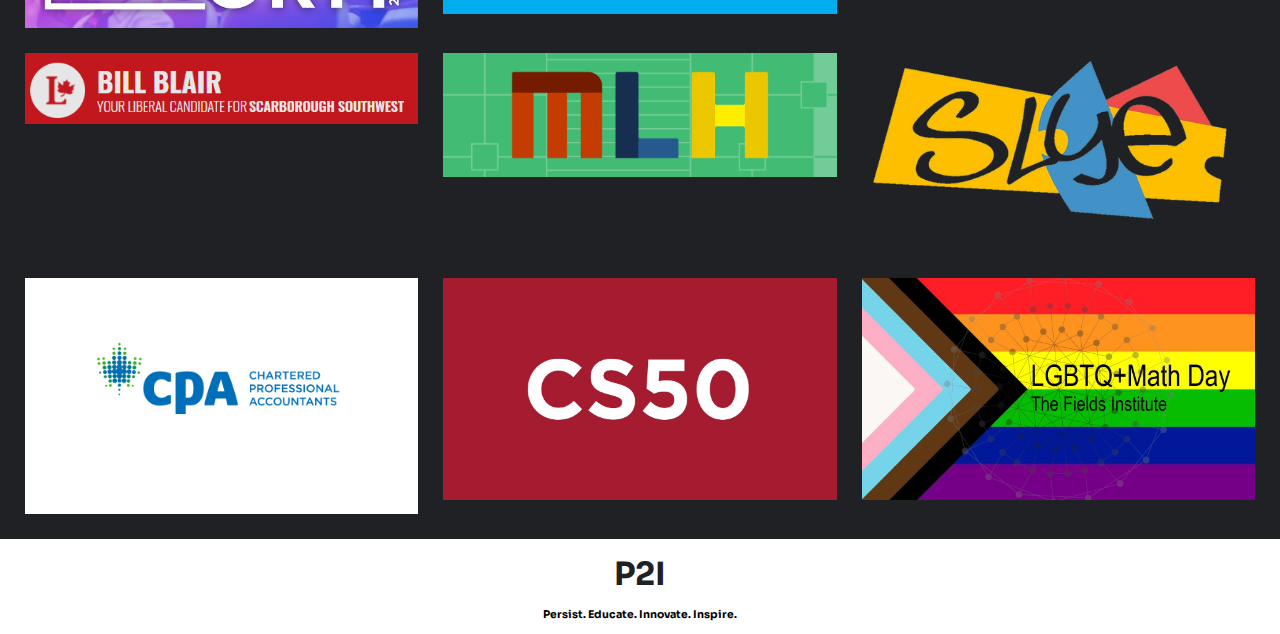
==== commit a29d1033: "Saqib Needs Help" ====
--- a/P2I_Landing.html
+++ b/P2I_Landing.html
@@ -133,11 +133,10 @@
         <div class = "contentDiv" style="background-color: #202124;">
             <div id="TeamBoard">
                 <div id="TeamBoardLayout">
-
                     <div class="card">
-                        <div id = "Apurva-Image"></div>
+                        <div id = "Saqib-Image"></div>
                         <div class="card-text">
-                            <h6>Apurva Agrawal</h6>
+                            <h6>Saqib Ashraf</h6>
                             <span class="position">Founder of Persist to Inspire</span>
                             <br>
                             <span class="position">President Tutor</span>
@@ -145,19 +144,16 @@
                             <br>
                             <p>
                                 "Hello viewers. I am the President Tutor for Persist to Inspire. I will try my best to prepare my students, so they could excel in their studies. I am a student in Ontario, so I have already experienced what your child will, and am familiar with the curriculum. Although I lack experience, I make up for it with dedication and personalized courses. Hope to hear from you soon!"</p>
-                                <p style="font-weight: 500;">- Apurva Agrawal</p>
-                        </div>
-                        <div class="card-socials">
-                          <div class="social">
-                            <a href="https://github.com/Apurva-3003" target="_blank" class="fa fa-github"></a>
+                                <p style="font-weight: 500;">- Saqib Ashraf</p>
+                        </div>
+                        <div class="card-2-socials">
+                            <div class="social">
+                              <a href="https://github.com/SaqAsh" target="_blank" class="fa fa-github"></a>
+                            </div>
+                            <div class="social">
+                              <a href="https://www.linkedin.com/in/saqib5ashraf/" target="_blank" class="fa fa-linkedin"></a>
+                            </div>
                           </div>
-                          <div class="social">
-                            <a href="https://www.instagram.com/apurva.3003/" target="_blank" class="fa fa-instagram"></a>
-                          </div>
-                          <div class="social">
-                            <a href="https://www.linkedin.com/in/apurva-agrawal-663292213/" target="_blank" class="fa fa-linkedin"></a>
-                          </div>
-                        </div>
                     </div>
 
                     <div>
--- a/P2I_Stylesheet.css
+++ b/P2I_Stylesheet.css
@@ -267,11 +267,13 @@
 {
     border-radius: 10px;
 }
-#Apurva-Image 
+#Saqib-Image 
 {
     grid-area: image;
-    background: url("Apurva.jpg");
-    background-size: cover;
+    background: url("image0.jpg");
+    background-size: contain;
+    background-repeat: no-repeat;
+    background-position: center;
 }
 .card-text 
 {
